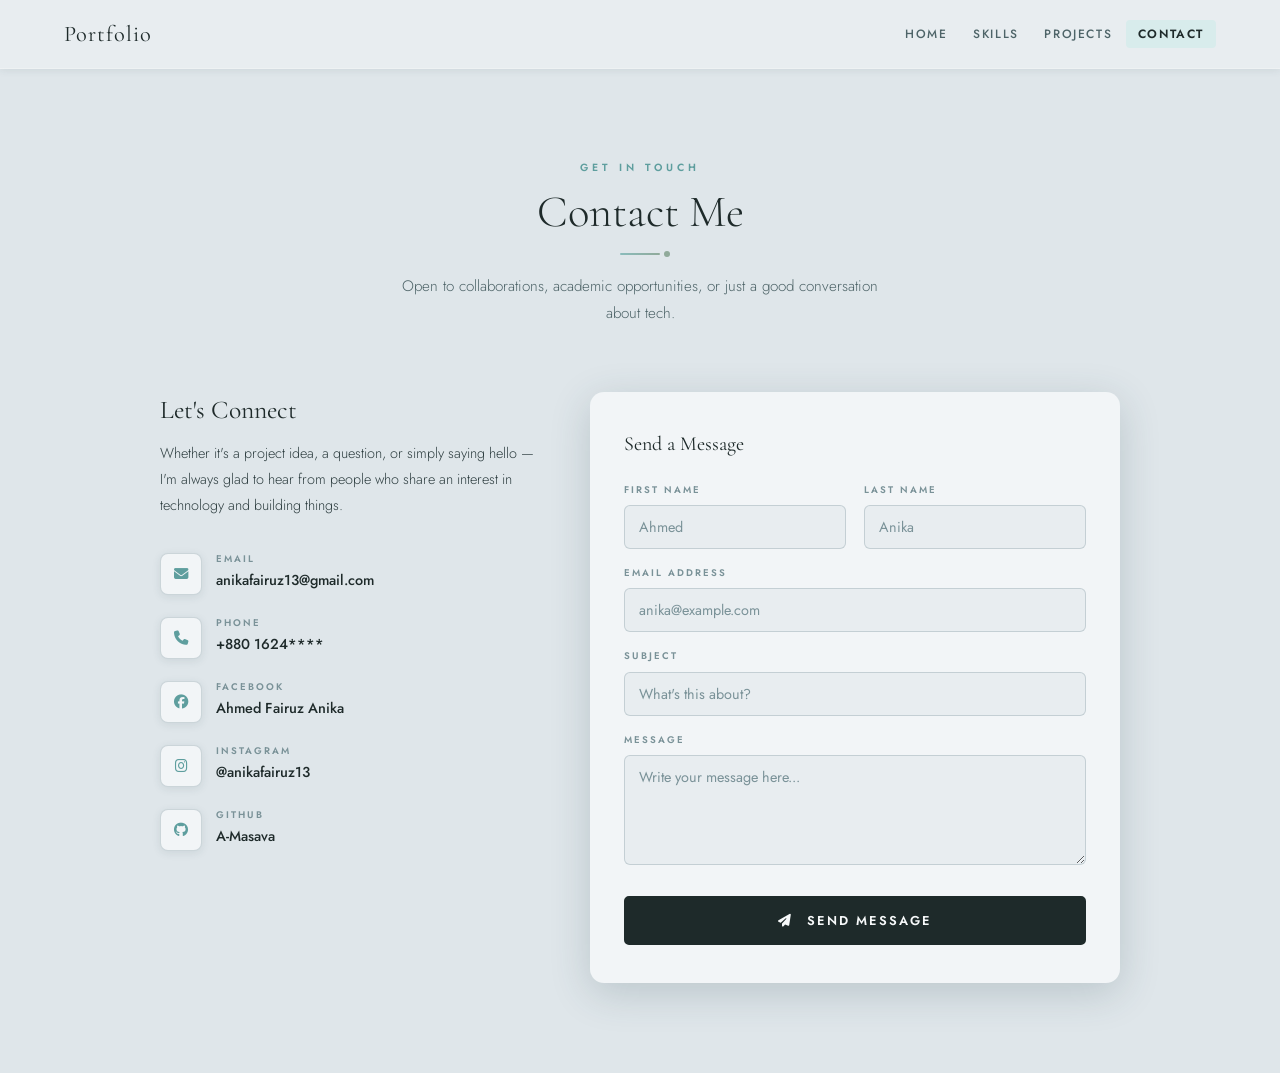
==== contact.html @ 2b06f498 "first commit" ====
<!DOCTYPE html>
<html lang="en">
<head>
    <meta charset="UTF-8">
    <meta name="viewport" content="width=device-width, initial-scale=1.0">
    <title>Contact | Ahmed Fairuz Anika</title>
    <link rel="stylesheet" href="style.css">
    <link rel="stylesheet" href="https://cdnjs.cloudflare.com/ajax/libs/font-awesome/6.4.0/css/all.min.css">
</head>
<body>

    <nav>
        <div class="logo">Portfolio</div>
        <ul>
            <li><a href="index.html">Home</a></li>
            <li><a href="skills.html">Skills</a></li>
            <li><a href="projects.html">Projects</a></li>
            <li><a href="contact.html" class="active">Contact</a></li>
        </ul>
    </nav>

    <section class="section section-alt">
        <div class="section-header">
            <span class="tag">Get In Touch</span>
            <h2>Contact Me</h2>
            <div class="divider"></div>
            <p class="contact-desc">
                Open to collaborations, academic opportunities, or just a good conversation about tech.
            </p>
        </div>

        <div class="contact-wrapper">

            <div class="contact-info">
                <h3>Let's Connect</h3>
                <p class="intro-text">Whether it's a project idea, a question, or simply saying hello — I'm always glad to hear from people who share an interest in technology and building things.</p>

                <div class="contact-item">
                    <div class="c-icon"><i class="fa-solid fa-envelope"></i></div>
                    <div class="c-detail">
                        <div class="c-label">Email</div>
                        <div class="c-val"><a href="mailto:anikafairuz13@gmail.com">anikafairuz13@gmail.com</a></div>
                    </div>
                </div>

                <div class="contact-item">
                    <div class="c-icon"><i class="fa-solid fa-phone"></i></div>
                    <div class="c-detail">
                        <div class="c-label">Phone</div>
                        <div class="c-val">+880 1624****</div>
                    </div>
                </div>

                <div class="contact-item">
                    <div class="c-icon"><i class="fab fa-facebook"></i></div>
                    <div class="c-detail">
                        <div class="c-label">Facebook</div>
                        <div class="c-val"><a href="https://www.facebook.com/share/1L8kbjSsyv/" target="_blank">Ahmed Fairuz Anika</a></div>
                    </div>
                </div>

                <div class="contact-item">
                    <div class="c-icon"><i class="fab fa-instagram"></i></div>
                    <div class="c-detail">
                        <div class="c-label">Instagram</div>
                        <div class="c-val"><a href="https://www.instagram.com/anikafairuz13" target="_blank">@anikafairuz13</a></div>
                    </div>
                </div>

                <div class="contact-item">
                    <div class="c-icon"><i class="fab fa-github"></i></div>
                    <div class="c-detail">
                        <div class="c-label">GitHub</div>
                        <div class="c-val"><a href="https://github.com/A-Masava" target="_blank">A-Masava</a></div>
                    </div>
                </div>
            </div>

            <div class="contact-form">
                <h3>Send a Message</h3>
                <div class="form-row">
                    <div class="form-group">
                        <label for="fname">First Name</label>
                        <input type="text" id="fname" placeholder="Ahmed">
                    </div>
                    <div class="form-group">
                        <label for="lname">Last Name</label>
                        <input type="text" id="lname" placeholder="Anika">
                    </div>
                </div>
                <div class="form-group">
                    <label for="email">Email Address</label>
                    <input type="email" id="email" placeholder="anika@example.com">
                </div>
                <div class="form-group">
                    <label for="subject">Subject</label>
                    <input type="text" id="subject" placeholder="What's this about?">
                </div>
                <div class="form-group">
                    <label for="message">Message</label>
                    <textarea id="message" placeholder="Write your message here..."></textarea>
                </div>
                <button type="button" class="form-submit">
                    <i class="fas fa-paper-plane"></i> Send Message
                </button>
            </div>

        </div>
    </section>

</body>
</html>
---- style.css ----
@import url('https://fonts.googleapis.com/css2?family=Cormorant+Garamond:ital,wght@0,300;0,400;0,600;1,300;1,400&family=Jost:wght@300;400;500;600&display=swap');

* {
    margin: 0;
    padding: 0;
    box-sizing: border-box;
}

:root {
    --bg:            #e8edf0;
    --bg-2:          #dfe6ea;
    --bg-3:          #d6dfe4;
    --surface:       #edf1f4;
    --surface-2:     #f2f5f7;
    --surface-3:     #f7f9fa;
    --main-color:    #4a8a8a;
    --accent:        #5e9e9e;
    --accent-light:  #8abcbc;
    --btn-hover:     #b4d4d4;
    --card-bg-light: #d8ecec;
    --slate:         #6a8090;
    --slate-mid:     #96aab8;
    --slate-light:   #c0d0da;
    --slate-pale:    #dce8f0;
    --green:         #6a8a78;
    --green2:        #90aa9a;
    --green-light:   #b8ceC2;
    --green-bg:      #daeae0;
    --text:          #1e2a2a;
    --text-2:        #2e3e40;
    --text-soft:     #4e6468;
    --text-muted:    #7a9298;
    --border-color:  rgba(80,110,120,0.14);
    --border-mid:    rgba(80,110,120,0.24);
    --shadow-sm:     0 2px 8px rgba(40,70,80,0.1);
    --shadow-md:     0 4px 20px rgba(40,70,80,0.15);
    --shadow-lg:     0 10px 40px rgba(40,70,80,0.2);
}

html {
    scroll-behavior: smooth;
}

body {
    background: var(--bg);
    color: var(--text);
    font-family: 'Jost', sans-serif;
    font-size: 13px;
    line-height: 1.4;
    overflow-x: hidden;
}

nav {
    background: rgba(232,237,240,0.93);
    backdrop-filter: blur(20px);
    padding: 0 5%;
    display: flex;
    justify-content: space-between;
    align-items: center;
    border-bottom: 1px solid var(--border);
    position: sticky;
    top: 0;
    z-index: 200;
    height: 68px;
    box-shadow: 0 1px 0 rgba(255,255,255,0.6), var(--shadow-sm);
}

.logo {
    font-family: 'Cormorant Garamond', serif;
    font-size: 1.4rem;
    font-weight: 400;
    color: var(--text);
    letter-spacing: 1px;
}

.logo span {
    color: var(--accent);
    font-style: italic;
}

nav ul {
    list-style: none;
    display: flex;
    gap: 1.6px;
    flex-wrap: wrap;
}

nav a {
    text-decoration: none;
    color: var(--text-soft);
    font-size: 0.75rem;
    font-weight: 500;
    letter-spacing: 1.6px;
    text-transform: uppercase;
    padding: 5px 12px;
    border-radius: 4px;
    transition: all 0.22s ease;
    font-family: inherit;
}

nav a:hover {
    color: var(--text);
    background: var(--bg-3);
}

nav a.active {
    color: var(--text);
    background: var(--card-bg-light);
    font-weight: 600;
}

.home {
    min-height: calc(100vh - 64px);
    display: flex;
    align-items: center;
    padding: 70px 6%;
    position: relative;
    z-index: 1;
    overflow: hidden;
    background: linear-gradient(145deg, var(--surface-3) 0%, var(--bg) 50%, var(--bg-2) 100%);
}

.home::before {
    content: '';
    position: absolute;
    top: -120px;
    right: -80px;
    width: 520px;
    height: 520px;
    background: radial-gradient(circle, var(--card-bg-light) 0%, transparent 65%);
    pointer-events: none;
    z-index: 0;
}

.home::after {
    content: '';
    position: absolute;
    bottom: -100px;
    left: 0;
    width: 420px;
    height: 420px;
    background: radial-gradient(circle, var(--green-bg) 0%, transparent 65%);
    pointer-events: none;
    z-index: 0;
}

.home-bg-letter {
    position: absolute;
    right: -20px;
    top: 50%;
    transform: translateY(-50%);
    font-family: 'Cormorant Garamond', serif;
    font-size: 36vw;
    font-weight: 300;
    color: var(--bg-3);
    opacity: 0.7;
    pointer-events: none;
    line-height: 1;
    user-select: none;
    z-index: 0;
}

.home_p {
    width: 100%;
    display: flex;
    justify-content: space-between;
    align-items: center;
    gap: 60px;
    flex-wrap: wrap;
    position: relative;
    z-index: 1;
}

.home_t {
    max-width: 54%;
}

.home_tag {
    display: inline-block;
    font-size: 0.65rem;
    letter-spacing: 3px;
    text-transform: uppercase;
    color: var(--accent);
    border: 1px solid var(--border-mid);
    background: rgba(255,255,255,0.5);
    padding: 6px 18px;
    border-radius: 3px;
    margin-bottom: 24px;
    font-weight: 600;
}

.home_t h1 {
    font-family: 'Cormorant Garamond', serif;
    font-size: 4.2rem;
    line-height: 1.06;
    color: var(--text);
    margin-bottom: 8px;
    font-weight: 300;
    letter-spacing: 0;
}

.home_t h1 .name-block {
    display: block;
    color: var(--accent);
    font-style: italic;
    font-weight: 400;
    margin-top: 4px;
}

.home_t .subtitle {
    font-size: 0.72rem;
    color: var(--text-soft);
    font-weight: 500;
    letter-spacing: 3px;
    text-transform: uppercase;
    margin-bottom: 18px;
    margin-top: 18px;
}

.home_t p {
    color: var(--text-2);
    font-size: 1rem;
    max-width: 460px;
    margin-bottom: 38px;
    line-height: 1.8;
    font-weight: 300;
}

.btn {
    display: inline-block;
    padding: 12px 30px;
    background: var(--text);
    color: var(--surface-3);
    font-weight: 500;
    font-size: 0.72rem;
    text-decoration: none;
    border-radius: 3px;
    transition: all 0.24s ease;
    border: 2px solid var(--text);
    letter-spacing: 2px;
    text-transform: uppercase;
    font-family: inherit;
}

.btn:hover {
    background: var(--main-color);
    border-color: var(--main-color);
    transform: translateY(-2px);
    box-shadow: var(--shadow-md);
}

.btn-outline {
    background: transparent;
    color: var(--text-soft);
    border: 2px solid var(--border-mid);
    margin-left: 12px;
}

.btn-outline:hover {
    border-color: var(--slate-mid);
    color: var(--text);
    background: var(--slate-pale);
    transform: translateY(-2px);
}

.home_img {
    width: 300px;
    height: 300px;
    border-radius: 12px;
    overflow: hidden;
    border: 1px solid var(--slate-light);
    box-shadow: 8px 8px 0 var(--card-bg-light), 16px 16px 0 var(--green-bg), var(--shadow-lg);
    flex-shrink: 0;
    position: relative;
    z-index: 1;
    background: var(--bg-2);
}

.home_img img {
    width: 100%;
    height: 100%;
    display: block;
    object-fit: cover;
}

.section {
    padding: 90px 6%;
    position: relative;
    z-index: 1;
}

.section-alt {
    background: var(--bg-2);
}

.section-header {
    text-align: center;
    margin-bottom: 64px;
}

.section-header .tag {
    display: inline-block;
    font-size: 0.65rem;
    letter-spacing: 4px;
    text-transform: uppercase;
    color: var(--accent);
    margin-bottom: 12px;
    font-weight: 600;
}

.section-header h2 {
    font-family: 'Cormorant Garamond', serif;
    font-size: 2.8rem;
    font-weight: 300;
    color: var(--text);
    letter-spacing: 0;
    line-height: 1.1;
}

.divider {
    width: 40px;
    height: 2px;
    background: linear-gradient(90deg, var(--accent-light), var(--green2));
    margin: 16px auto 0;
    border-radius: 2px;
    position: relative;
}

.divider::after {
    content: '';
    position: absolute;
    right: -10px;
    top: 50%;
    transform: translateY(-50%);
    width: 6px;
    height: 6px;
    background: var(--green2);
    border-radius: 50%;
}

.section-header p {
    font-family: inherit;
}

.about-grid {
    display: grid;
    grid-template-columns: 1fr 1fr;
    gap: 70px;
    align-items: start;
    max-width: 960px;
    margin: 0 auto;
}

.about-text .lead {
    font-family: 'Cormorant Garamond', serif;
    font-size: 1.3rem;
    font-weight: 400;
    color: var(--text);
    margin-bottom: 18px;
    line-height: 1.6;
    font-style: italic;
}

.about-text p {
    color: var(--text-2);
    margin-bottom: 16px;
    font-size: 0.95rem;
    line-height: 1.9;
    font-weight: 300;
}

.about-text p strong {
    color: var(--text);
    font-weight: 600;
    background: var(--card-bg-light);
    padding: 1px 7px;
    border-radius: 3px;
}

.about-text p:last-child {
    margin-bottom: 0;
}

.about-stats {
    display: grid;
    grid-template-columns: 1fr 1fr;
    gap: 14px;
}

.stat-box {
    background: var(--surface-2);
    border: 1px solid var(--border);
    border-radius: 10px;
    padding: 28px 20px;
    text-align: center;
    transition: all 0.28s ease;
    position: relative;
    overflow: hidden;
    box-shadow: var(--shadow-sm);
}

.stat-box:hover {
    border-color: var(--btn-hover);
    transform: translateY(-4px);
    box-shadow: var(--shadow-md);
    background: var(--card-bg-light);
}

.stat-box .num {
    font-family: 'Cormorant Garamond', serif;
    font-size: 2.1rem;
    font-weight: 400;
    color: var(--accent);
    display: block;
}

.stat-box .lbl {
    font-size: 0.6rem;
    color: var(--text-muted);
    letter-spacing: 2px;
    margin-top: 6px;
    text-transform: uppercase;
    font-weight: 600;
}

.skills-grid {
    display: grid;
    grid-template-columns: repeat(auto-fit, minmax(260px, 1fr));
    gap: 16px;
    max-width: 960px;
    margin: 0 auto;
}

.skill-card {
    background: var(--surface-2);
    border: 1px solid var(--border);
    border-radius: 10px;
    padding: 28px 24px;
    transition: all 0.26s ease;
    position: relative;
    overflow: hidden;
    box-shadow: var(--shadow-sm);
}

.skill-card::before {
    content: '';
    position: absolute;
    left: 0;
    top: 0;
    bottom: 0;
    width: 3px;
    background: var(--accent-light);
    border-radius: 3px 0 0 3px;
}

.skill-card:hover {
    border-color: var(--btn-hover);
    transform: translateY(-4px);
    box-shadow: var(--shadow-md);
}

.skill-card h3 {
    font-size: 0.95rem;
    font-weight: 600;
    color: var(--text);
    margin-bottom: 10px;
    letter-spacing: 0;
}

.skill-card p {
    font-size: 0.85rem;
    color: var(--text-soft);
    line-height: 1.7;
    font-weight: 300;
}

.skill-level {
    display: inline-block;
    margin-top: 16px;
    font-size: 0.6rem;
    letter-spacing: 2px;
    text-transform: uppercase;
    color: var(--main-color);
    background: var(--card-bg-light);
    padding: 4px 14px;
    border-radius: 3px;
    font-weight: 600;
}

.projects-grid {
    display: grid;
    grid-template-columns: repeat(auto-fit, minmax(300px, 1fr));
    gap: 20px;
    max-width: 1040px;
    margin: 0 auto;
}

.project-card {
    background: var(--surface-2);
    border: 1px solid var(--border);
    border-radius: 12px;
    padding: 32px 28px;
    transition: all 0.26s ease;
    display: flex;
    flex-direction: column;
    position: relative;
    overflow: hidden;
    box-shadow: var(--shadow-sm);
}

.project-card:hover {
    border-color: var(--accent-light);
    border-top: 3px solid var(--accent);
    transform: translateY(-5px);
    box-shadow: var(--shadow-lg);
}

.project-badge {
    display: inline-block;
    font-size: 0.6rem;
    letter-spacing: 2px;
    text-transform: uppercase;
    color: var(--main-color);
    background: var(--card-bg-light);
    border: 1px solid rgba(90,158,158,0.2);
    padding: 4px 14px;
    border-radius: 3px;
    margin-bottom: 18px;
    align-self: flex-start;
    font-weight: 600;
}

.project-card h3 {
    font-family: 'Cormorant Garamond', serif;
    font-size: 1.3rem;
    font-weight: 400;
    color: var(--text);
    margin-bottom: 12px;
}

.project-card p {
    font-size: 0.87rem;
    color: var(--text-2);
    flex: 1;
    margin-bottom: 22px;
    line-height: 1.8;
    font-weight: 300;
}

.project-tech {
    display: flex;
    flex-wrap: wrap;
    gap: 7px;
    margin-bottom: 22px;
}

.tech-tag {
    font-size: 0.65rem;
    padding: 4px 12px;
    background: var(--slate-pale);
    border: 1px solid var(--border);
    border-radius: 3px;
    color: var(--slate);
    font-weight: 500;
    letter-spacing: 0;
}

.project-links {
    display: flex;
    gap: 10px;
    flex-wrap: wrap;
}

.project-link {
    display: inline-flex;
    align-items: center;
    gap: 6px;
    font-size: 0.65rem;
    font-weight: 600;
    text-decoration: none;
    color: var(--text-soft);
    border: 1px solid var(--border-mid);
    padding: 7px 16px;
    border-radius: 4px;
    transition: all 0.22s ease;
    cursor: pointer;
    background: none;
    font-family: inherit;
    letter-spacing: 1px;
    text-transform: uppercase;
}

.project-link:hover {
    background: var(--card-bg-light);
    color: var(--text);
    border-color: var(--btn-hover);
    box-shadow: var(--shadow-sm);
}

.github-reveal {
    margin-top: 14px;
    background: var(--card-bg-light);
    border: 1px solid rgba(90,158,158,0.2);
    border-radius: 8px;
    padding: 14px 16px;
    display: none;
    animation: fadeSlide 0.2s ease;
}

.github-reveal.open {
    display: block;
}

@keyframes fadeSlide {
    from { opacity: 0; transform: translateY(-5px); }
    to   { opacity: 1; transform: translateY(0); }
}

.github-reveal a {
    color: var(--main-color);
    font-size: 0.84rem;
    text-decoration: none;
    word-break: break-all;
    font-weight: 600;
}

.github-reveal a:hover {
    color: var(--text);
    text-decoration: underline;
}

.github-reveal .gh-note {
    font-size: 0.75rem;
    color: var(--text-muted);
    margin-top: 6px;
}

.contact-wrapper {
    display: grid;
    grid-template-columns: 1fr 1.4fr;
    gap: 52px;
    max-width: 960px;
    margin: 0 auto;
    align-items: start;
}

.contact-info h3 {
    font-family: 'Cormorant Garamond', serif;
    font-size: 1.6rem;
    font-weight: 400;
    color: var(--text);
    margin-bottom: 14px;
}

.contact-info .intro-text {
    color: var(--text-2);
    font-size: 0.9rem;
    margin-bottom: 34px;
    line-height: 1.8;
    font-weight: 300;
}

.contact-item {
    display: flex;
    align-items: flex-start;
    gap: 14px;
    margin-bottom: 22px;
}

.c-icon {
    width: 42px;
    height: 42px;
    background: var(--surface-2);
    border: 1px solid var(--border-mid);
    border-radius: 8px;
    display: flex;
    align-items: center;
    justify-content: center;
    color: var(--accent);
    font-size: 0.9rem;
    flex-shrink: 0;
    transition: all 0.24s;
    box-shadow: var(--shadow-sm);
}

.contact-item:hover .c-icon {
    background: var(--card-bg-light);
    color: var(--text);
    border-color: var(--accent-light);
    transform: rotate(-6deg) scale(1.08);
    box-shadow: var(--shadow-md);
}

.c-detail .c-label {
    font-size: 0.6rem;
    letter-spacing: 2px;
    text-transform: uppercase;
    color: var(--text-muted);
    margin-bottom: 3px;
    font-weight: 600;
}

.c-detail .c-val {
    font-size: 0.9rem;
    color: var(--text);
    font-weight: 500;
}

.c-detail .c-val a {
    color: var(--text);
    text-decoration: none;
    transition: color 0.2s;
}

.c-detail .c-val a:hover {
    color: var(--accent);
    text-decoration: underline;
}

.contact-form {
    background: var(--surface-2);
    border: 1px solid var(--border);
    border-radius: 14px;
    padding: 38px 34px;
    box-shadow: var(--shadow-lg);
}

.contact-form h3 {
    font-family: 'Cormorant Garamond', serif;
    font-size: 1.25rem;
    font-weight: 400;
    color: var(--text);
    margin-bottom: 26px;
    letter-spacing: 0;
}

.form-group {
    margin-bottom: 18px;
}

.form-row {
    display: grid;
    grid-template-columns: 1fr 1fr;
    gap: 18px;
}

.form-group label {
    display: block;
    font-size: 0.6rem;
    letter-spacing: 2px;
    text-transform: uppercase;
    color: var(--text-muted);
    margin-bottom: 8px;
    font-weight: 600;
    font-family: inherit;
}

.form-group input, .form-group textarea {
    width: 100%;
    background: var(--bg);
    border: 1px solid var(--border-mid);
    border-radius: 6px;
    padding: 11px 14px;
    color: var(--text);
    font-family: inherit;
    font-size: 0.9rem;
    transition: border-color 0.24s, box-shadow 0.24s;
    outline: none;
}

.form-group input:focus, .form-group textarea:focus {
    border-color: var(--accent);
    box-shadow: 0 0 0 4px rgba(94,158,158,0.14);
    background: var(--surface-3);
}

.form-group textarea {
    resize: vertical;
    min-height: 110px;
}

.form-group input::placeholder, .form-group textarea::placeholder {
    color: var(--text-muted);
}

.form-submit {
    width: 100%;
    padding: 13px;
    background: var(--text);
    color: var(--surface-3);
    border: 2px solid var(--text);
    border-radius: 5px;
    font-family: inherit;
    font-size: 0.8rem;
    font-weight: 600;
    cursor: pointer;
    transition: all 0.24s ease;
    letter-spacing: 2px;
    margin-top: 8px;
    text-transform: uppercase;
}

.form-submit:hover {
    background: var(--main-color);
    border-color: var(--main-color);
    transform: translateY(-2px);
    box-shadow: var(--shadow-md);
}

#form-success {
    display: none;
    color: var(--main-color);
    border: 1px solid rgba(94,158,158,0.28);
    background: var(--card-bg-light);
    border-radius: 6px;
    padding: 10px;
    margin-top: 14px;
    text-align: center;
    font-size: 0.86rem;
    font-weight: 600;
    letter-spacing: 0;
}

.contact-desc {
    color: var(--text-soft);
    margin-top: 18px;
    font-size: 0.95rem;
    max-width: 480px;
    margin-left: auto;
    margin-right: auto;
    line-height: 1.8;
    text-align: center;
    font-weight: 300;
}

.section-desc {
    color: var(--text-soft);
    margin-top: 18px;
    font-size: 0.95rem;
    max-width: 520px;
    margin-left: auto;
    margin-right: auto;
    line-height: 1.8;
    text-align: center;
    font-weight: 300;
}

.category-label {
    font-size: 0.65rem;
    font-weight: 600;
    letter-spacing: 4px;
    text-transform: uppercase;
    color: var(--accent);
    text-align: center;
    margin-bottom: 26px;
}

.skills-block {
    margin-bottom: 60px;
}

.projects-note {
    text-align: center;
    margin-top: 44px;
    color: var(--text-muted);
    font-size: 0.8rem;
    letter-spacing: 0.8px;
    font-weight: 500;
}

.form-submit .fa-paper-plane {
    margin-right: 8px;
}

.projects-note i {
    margin-right: 7px;
    color: var(--accent-light);
}

@media (max-width: 900px) {
    .about-grid      { grid-template-columns: 1fr; gap: 48px; }
    .contact-wrapper { grid-template-columns: 1fr; }
}

@media (max-width: 768px) {
    .home_p            { flex-direction: column-reverse; gap: 40px; text-align: center; }
    .home_t            { max-width: 100%; }
    .home_t p          { margin: 0 auto 28px; }
    .home_img          { width: 230px; height: 230px; }
    .home_t h1         { font-size: 3.1rem; }
    .section           { padding: 65px 5%; }
    .section-header h2 { font-size: 2.2rem; }
    .about-stats       { grid-template-columns: 1fr 1fr; }
    .form-row          { grid-template-columns: 1fr; }
    nav ul             { gap: 1px; }
    nav a              { padding: 6px 10px; font-size: 0.67rem; letter-spacing: 1.3px; }
    .btn-outline       { margin-left: 0; margin-top: 10px; }
}

@media (max-width: 480px) {
    .home_t h1     { font-size: 2.4rem; }
    .home_img      { width: 190px; height: 190px; }
    .logo          { font-size: 1.15rem; }
    .projects-grid { grid-template-columns: 1fr; }
    .skills-grid   { grid-template-columns: 1fr; }
    .contact-form  { padding: 24px 18px; }
    nav            { padding: 0 4%; }
    .home          { padding: 50px 4%; }
    .section       { padding: 55px 4%; }
}
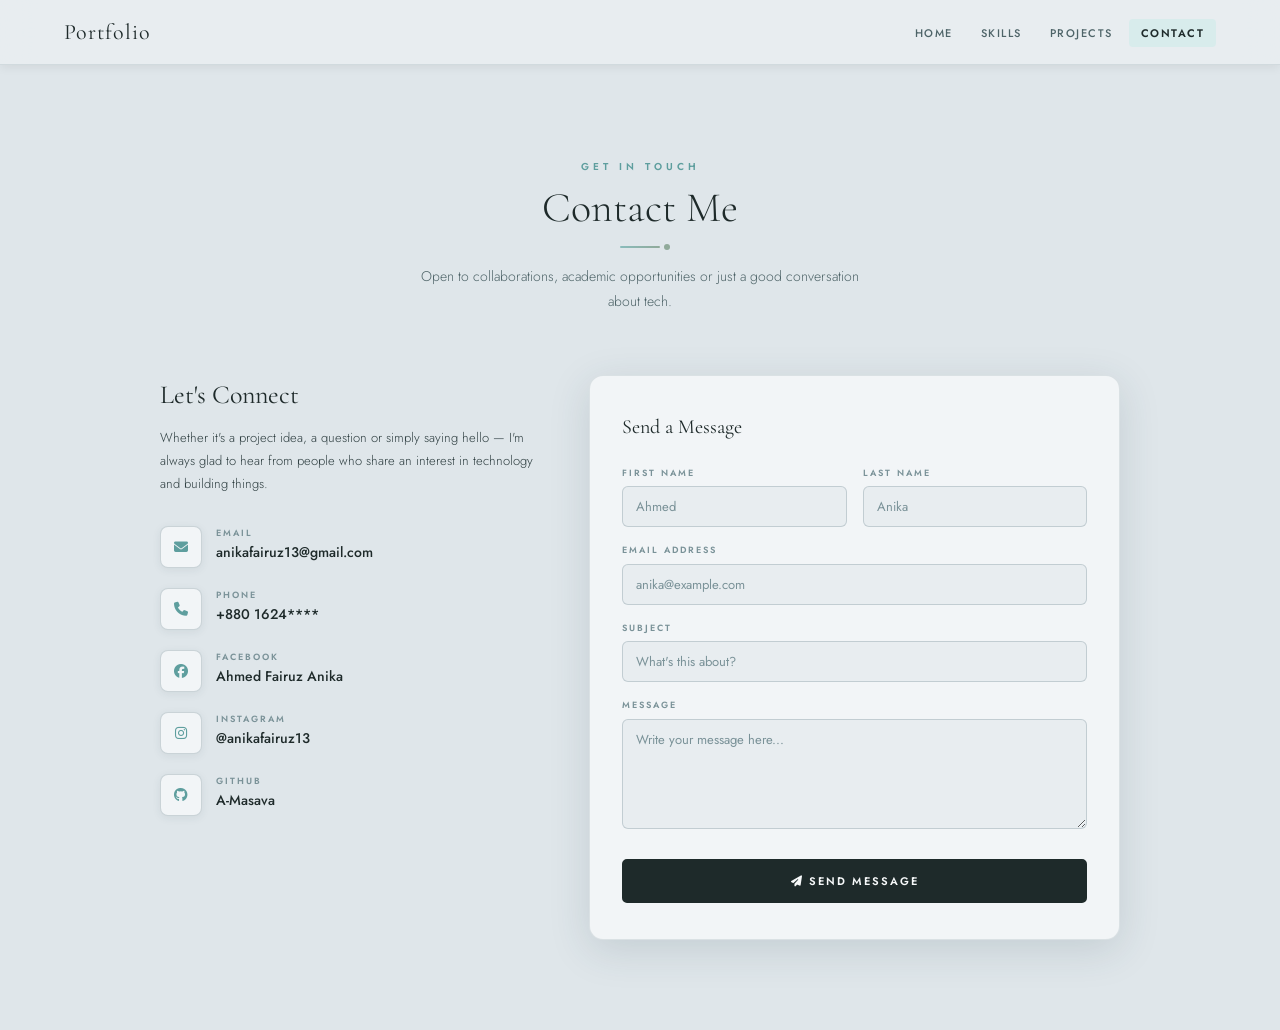
==== commit b75870b5: "changed" ====
--- a/contact.html
+++ b/contact.html
@@ -25,7 +25,7 @@
             <h2>Contact Me</h2>
             <div class="divider"></div>
             <p class="contact-desc">
-                Open to collaborations, academic opportunities, or just a good conversation about tech.
+                Open to collaborations, academic opportunities or just a good conversation about tech.
             </p>
         </div>
 
@@ -33,7 +33,7 @@
 
             <div class="contact-info">
                 <h3>Let's Connect</h3>
-                <p class="intro-text">Whether it's a project idea, a question, or simply saying hello — I'm always glad to hear from people who share an interest in technology and building things.</p>
+                <p class="intro-text">Whether it's a project idea, a question or simply saying hello — I'm always glad to hear from people who share an interest in technology and building things.</p>
 
                 <div class="contact-item">
                     <div class="c-icon"><i class="fa-solid fa-envelope"></i></div>
--- a/style.css
+++ b/style.css
@@ -7,52 +7,44 @@
 }
 
 :root {
-    --bg:            #e8edf0;
-    --bg-2:          #dfe6ea;
-    --bg-3:          #d6dfe4;
-    --surface:       #edf1f4;
-    --surface-2:     #f2f5f7;
-    --surface-3:     #f7f9fa;
-    --main-color:    #4a8a8a;
-    --accent:        #5e9e9e;
-    --accent-light:  #8abcbc;
-    --btn-hover:     #b4d4d4;
-    --card-bg-light: #d8ecec;
-    --slate:         #6a8090;
-    --slate-mid:     #96aab8;
-    --slate-light:   #c0d0da;
-    --slate-pale:    #dce8f0;
-    --green:         #6a8a78;
-    --green2:        #90aa9a;
-    --green-light:   #b8ceC2;
-    --green-bg:      #daeae0;
-    --text:          #1e2a2a;
-    --text-2:        #2e3e40;
-    --text-soft:     #4e6468;
-    --text-muted:    #7a9298;
-    --border-color:  rgba(80,110,120,0.14);
-    --border-mid:    rgba(80,110,120,0.24);
-    --shadow-sm:     0 2px 8px rgba(40,70,80,0.1);
-    --shadow-md:     0 4px 20px rgba(40,70,80,0.15);
-    --shadow-lg:     0 10px 40px rgba(40,70,80,0.2);
+    --bg: #e8edf0;
+    --bg2: #dfe6ea;
+    --surface: #f2f5f7;
+    --surface2: #f7f9fa;
+    --primary: #5e9e9e;
+    --primary-dark: #4a8a8a;
+    --primary-light: #8abcbc;
+    --primary-bg: #d8ecec;
+    --hover-bg: #b4d4d4;
+    --slate: #6a8090;
+    --slate-light: #c0d0da;
+    --slate-pale: #dce8f0;
+    --green-bg: #daeae0;
+    --text-main: #1e2a2a;
+    --text-dark: #2e3e40;
+    --text-gray: #4e6468;
+    --text-light: #7a9298;
+    --border: rgba(80, 110, 120, 0.15);
+    --border-dark: rgba(80, 110, 120, 0.25);
 }
 
 html {
     scroll-behavior: smooth;
+    font-size: 14px;
 }
 
 body {
-    background: var(--bg);
-    color: var(--text);
+    background-color: var(--bg);
+    color: var(--text-main);
     font-family: 'Jost', sans-serif;
-    font-size: 13px;
-    line-height: 1.4;
+    line-height: 1.5;
     overflow-x: hidden;
 }
 
+/* NAV */
 nav {
-    background: rgba(232,237,240,0.93);
-    backdrop-filter: blur(20px);
+    background: rgba(232, 237, 240, 0.92);
+    backdrop-filter: blur(16px);
     padding: 0 5%;
     display: flex;
     justify-content: space-between;
@@ -60,220 +52,217 @@
     border-bottom: 1px solid var(--border);
     position: sticky;
     top: 0;
-    z-index: 200;
-    height: 68px;
-    box-shadow: 0 1px 0 rgba(255,255,255,0.6), var(--shadow-sm);
+    z-index: 100;
+    height: 65px;
+    box-shadow: 0 2px 10px rgba(0,0,0,0.07);
 }
 
 .logo {
     font-family: 'Cormorant Garamond', serif;
-    font-size: 1.4rem;
+    font-size: 22px;
     font-weight: 400;
-    color: var(--text);
+    color: var(--text-main);
     letter-spacing: 1px;
 }
 
 .logo span {
-    color: var(--accent);
+    color: var(--primary);
     font-style: italic;
 }
 
 nav ul {
     list-style: none;
     display: flex;
-    gap: 1.6px;
-    flex-wrap: wrap;
+    gap: 4px;
 }
 
 nav a {
     text-decoration: none;
-    color: var(--text-soft);
-    font-size: 0.75rem;
+    color: var(--text-gray);
+    font-size: 11px;
     font-weight: 500;
-    letter-spacing: 1.6px;
-    text-transform: uppercase;
-    padding: 5px 12px;
+    letter-spacing: 1.5px;
+    text-transform: uppercase;
+    padding: 6px 12px;
     border-radius: 4px;
-    transition: all 0.22s ease;
-    font-family: inherit;
+    transition: all 0.2s;
 }
 
 nav a:hover {
-    color: var(--text);
-    background: var(--bg-3);
+    color: var(--text-main);
+    background: var(--bg2);
 }
 
 nav a.active {
-    color: var(--text);
-    background: var(--card-bg-light);
-    font-weight: 600;
-}
-
+    color: var(--text-main);
+    background: var(--primary-bg);
+    font-weight: 600;
+}
+
+/* HOME */
 .home {
-    min-height: calc(100vh - 64px);
+    min-height: calc(100vh - 65px);
     display: flex;
     align-items: center;
-    padding: 70px 6%;
+    padding: 60px 6%;
     position: relative;
-    z-index: 1;
     overflow: hidden;
-    background: linear-gradient(145deg, var(--surface-3) 0%, var(--bg) 50%, var(--bg-2) 100%);
+    background: linear-gradient(140deg, var(--surface2) 0%, var(--bg) 55%, var(--bg2) 100%);
 }
 
 .home::before {
     content: '';
     position: absolute;
-    top: -120px;
-    right: -80px;
-    width: 520px;
-    height: 520px;
-    background: radial-gradient(circle, var(--card-bg-light) 0%, transparent 65%);
+    top: -100px;
+    right: -60px;
+    width: 500px;
+    height: 500px;
+    background: radial-gradient(circle, var(--primary-bg) 0%, transparent 60%);
     pointer-events: none;
-    z-index: 0;
 }
 
 .home::after {
     content: '';
     position: absolute;
-    bottom: -100px;
+    bottom: -80px;
     left: 0;
-    width: 420px;
-    height: 420px;
-    background: radial-gradient(circle, var(--green-bg) 0%, transparent 65%);
+    width: 400px;
+    height: 400px;
+    background: radial-gradient(circle, var(--green-bg) 0%, transparent 60%);
     pointer-events: none;
-    z-index: 0;
 }
 
 .home-bg-letter {
     position: absolute;
-    right: -20px;
+    right: -10px;
     top: 50%;
     transform: translateY(-50%);
     font-family: 'Cormorant Garamond', serif;
-    font-size: 36vw;
-    font-weight: 300;
-    color: var(--bg-3);
-    opacity: 0.7;
+    font-size: 320px;
+    font-weight: 300;
+    color: var(--bg2);
+    opacity: 0.6;
     pointer-events: none;
     line-height: 1;
     user-select: none;
-    z-index: 0;
 }
 
 .home_p {
     width: 100%;
     display: flex;
-    justify-content: space-between;
+    justify-content: flex-start;
     align-items: center;
-    gap: 60px;
-    flex-wrap: wrap;
+    gap: 50px;
     position: relative;
     z-index: 1;
+    max-width: 900px;
+    margin: 0 auto;
 }
 
 .home_t {
-    max-width: 54%;
+    max-width: 540px;
+    flex: 1;
+    min-width: 0;
 }
 
 .home_tag {
     display: inline-block;
-    font-size: 0.65rem;
+    font-size: 10px;
     letter-spacing: 3px;
     text-transform: uppercase;
-    color: var(--accent);
-    border: 1px solid var(--border-mid);
-    background: rgba(255,255,255,0.5);
-    padding: 6px 18px;
+    color: var(--primary);
+    border: 1px solid var(--border-dark);
+    background: rgba(255, 255, 255, 0.5);
+    padding: 6px 16px;
     border-radius: 3px;
-    margin-bottom: 24px;
+    margin-bottom: 20px;
     font-weight: 600;
 }
 
 .home_t h1 {
     font-family: 'Cormorant Garamond', serif;
-    font-size: 4.2rem;
-    line-height: 1.06;
-    color: var(--text);
+    font-size: 58px;
+    line-height: 1.08;
+    color: var(--text-main);
     margin-bottom: 8px;
     font-weight: 300;
-    letter-spacing: 0;
 }
 
 .home_t h1 .name-block {
     display: block;
-    color: var(--accent);
+    color: var(--primary);
     font-style: italic;
     font-weight: 400;
     margin-top: 4px;
 }
 
 .home_t .subtitle {
-    font-size: 0.72rem;
-    color: var(--text-soft);
+    font-size: 11px;
+    color: var(--text-gray);
     font-weight: 500;
-    letter-spacing: 3px;
-    text-transform: uppercase;
-    margin-bottom: 18px;
-    margin-top: 18px;
+    letter-spacing: 2.5px;
+    text-transform: uppercase;
+    margin-top: 16px;
+    margin-bottom: 16px;
 }
 
 .home_t p {
-    color: var(--text-2);
-    font-size: 1rem;
-    max-width: 460px;
-    margin-bottom: 38px;
+    color: var(--text-dark);
+    font-size: 14px;
+    max-width: 420px;
+    margin-bottom: 32px;
     line-height: 1.8;
     font-weight: 300;
 }
 
 .btn {
     display: inline-block;
-    padding: 12px 30px;
-    background: var(--text);
-    color: var(--surface-3);
+    padding: 11px 28px;
+    background: var(--text-main);
+    color: #f7f9fa;
     font-weight: 500;
-    font-size: 0.72rem;
+    font-size: 11px;
     text-decoration: none;
     border-radius: 3px;
-    transition: all 0.24s ease;
-    border: 2px solid var(--text);
+    transition: all 0.2s;
+    border: 2px solid var(--text-main);
     letter-spacing: 2px;
     text-transform: uppercase;
     font-family: inherit;
 }
 
 .btn:hover {
-    background: var(--main-color);
-    border-color: var(--main-color);
+    background: var(--primary-dark);
+    border-color: var(--primary-dark);
     transform: translateY(-2px);
-    box-shadow: var(--shadow-md);
+    box-shadow: 0 6px 20px rgba(40, 70, 80, 0.18);
 }
 
 .btn-outline {
     background: transparent;
-    color: var(--text-soft);
-    border: 2px solid var(--border-mid);
-    margin-left: 12px;
+    color: var(--text-gray);
+    border: 2px solid var(--border-dark);
+    margin-left: 10px;
 }
 
 .btn-outline:hover {
-    border-color: var(--slate-mid);
-    color: var(--text);
+    border-color: #96aab8;
+    color: var(--text-main);
     background: var(--slate-pale);
     transform: translateY(-2px);
 }
 
 .home_img {
-    width: 300px;
-    height: 300px;
+    width: 280px;
+    height: 280px;
     border-radius: 12px;
     overflow: hidden;
     border: 1px solid var(--slate-light);
-    box-shadow: 8px 8px 0 var(--card-bg-light), 16px 16px 0 var(--green-bg), var(--shadow-lg);
+    box-shadow: 8px 8px 0 var(--primary-bg), 16px 16px 0 var(--green-bg), 0 15px 40px rgba(40,70,80,0.2);
     flex-shrink: 0;
     position: relative;
     z-index: 1;
-    background: var(--bg-2);
+    background: var(--bg2);
 }
 
 .home_img img {
@@ -283,45 +272,43 @@
     object-fit: cover;
 }
 
+/* SECTIONS */
 .section {
     padding: 90px 6%;
-    position: relative;
-    z-index: 1;
 }
 
 .section-alt {
-    background: var(--bg-2);
+    background-color: var(--bg2);
 }
 
 .section-header {
     text-align: center;
-    margin-bottom: 64px;
+    margin-bottom: 60px;
 }
 
 .section-header .tag {
     display: inline-block;
-    font-size: 0.65rem;
+    font-size: 10px;
     letter-spacing: 4px;
     text-transform: uppercase;
-    color: var(--accent);
-    margin-bottom: 12px;
+    color: var(--primary);
+    margin-bottom: 10px;
     font-weight: 600;
 }
 
 .section-header h2 {
     font-family: 'Cormorant Garamond', serif;
-    font-size: 2.8rem;
-    font-weight: 300;
-    color: var(--text);
-    letter-spacing: 0;
-    line-height: 1.1;
+    font-size: 42px;
+    font-weight: 300;
+    color: var(--text-main);
+    line-height: 1.15;
 }
 
 .divider {
     width: 40px;
     height: 2px;
-    background: linear-gradient(90deg, var(--accent-light), var(--green2));
-    margin: 16px auto 0;
+    background: linear-gradient(90deg, var(--primary-light), #90aa9a);
+    margin: 14px auto 0;
     border-radius: 2px;
     position: relative;
 }
@@ -334,14 +321,23 @@
     transform: translateY(-50%);
     width: 6px;
     height: 6px;
-    background: var(--green2);
+    background: #90aa9a;
     border-radius: 50%;
 }
 
-.section-header p {
-    font-family: inherit;
-}
-
+.section-desc {
+    color: var(--text-gray);
+    margin-top: 16px;
+    font-size: 14px;
+    max-width: 500px;
+    margin-left: auto;
+    margin-right: auto;
+    line-height: 1.8;
+    text-align: center;
+    font-weight: 300;
+}
+
+/* ABOUT */
 .about-grid {
     display: grid;
     grid-template-columns: 1fr 1fr;
@@ -353,32 +349,28 @@
 
 .about-text .lead {
     font-family: 'Cormorant Garamond', serif;
-    font-size: 1.3rem;
+    font-size: 20px;
     font-weight: 400;
-    color: var(--text);
-    margin-bottom: 18px;
+    color: var(--text-main);
+    margin-bottom: 16px;
     line-height: 1.6;
     font-style: italic;
 }
 
 .about-text p {
-    color: var(--text-2);
-    margin-bottom: 16px;
-    font-size: 0.95rem;
+    color: var(--text-dark);
+    margin-bottom: 14px;
+    font-size: 13px;
     line-height: 1.9;
     font-weight: 300;
 }
 
 .about-text p strong {
-    color: var(--text);
-    font-weight: 600;
-    background: var(--card-bg-light);
-    padding: 1px 7px;
+    color: var(--text-main);
+    font-weight: 600;
+    background: var(--primary-bg);
+    padding: 1px 6px;
     border-radius: 3px;
-}
-
-.about-text p:last-child {
-    margin-bottom: 0;
 }
 
 .about-stats {
@@ -388,41 +380,40 @@
 }
 
 .stat-box {
-    background: var(--surface-2);
+    background: var(--surface);
     border: 1px solid var(--border);
     border-radius: 10px;
     padding: 28px 20px;
     text-align: center;
-    transition: all 0.28s ease;
-    position: relative;
-    overflow: hidden;
-    box-shadow: var(--shadow-sm);
+    transition: all 0.25s;
+    box-shadow: 0 2px 8px rgba(40,70,80,0.08);
 }
 
 .stat-box:hover {
-    border-color: var(--btn-hover);
+    border-color: var(--hover-bg);
     transform: translateY(-4px);
-    box-shadow: var(--shadow-md);
-    background: var(--card-bg-light);
+    box-shadow: 0 6px 20px rgba(40,70,80,0.13);
+    background: var(--primary-bg);
 }
 
 .stat-box .num {
     font-family: 'Cormorant Garamond', serif;
-    font-size: 2.1rem;
+    font-size: 34px;
     font-weight: 400;
-    color: var(--accent);
+    color: var(--primary);
     display: block;
 }
 
 .stat-box .lbl {
-    font-size: 0.6rem;
-    color: var(--text-muted);
+    font-size: 9px;
+    color: var(--text-light);
     letter-spacing: 2px;
     margin-top: 6px;
     text-transform: uppercase;
     font-weight: 600;
 }
 
+/* SKILLS */
 .skills-grid {
     display: grid;
     grid-template-columns: repeat(auto-fit, minmax(260px, 1fr));
@@ -432,14 +423,14 @@
 }
 
 .skill-card {
-    background: var(--surface-2);
+    background: var(--surface);
     border: 1px solid var(--border);
     border-radius: 10px;
-    padding: 28px 24px;
-    transition: all 0.26s ease;
+    padding: 26px 22px;
+    transition: all 0.25s;
     position: relative;
     overflow: hidden;
-    box-shadow: var(--shadow-sm);
+    box-shadow: 0 2px 8px rgba(40,70,80,0.08);
 }
 
 .skill-card::before {
@@ -449,44 +440,58 @@
     top: 0;
     bottom: 0;
     width: 3px;
-    background: var(--accent-light);
+    background: var(--primary-light);
     border-radius: 3px 0 0 3px;
 }
 
 .skill-card:hover {
-    border-color: var(--btn-hover);
+    border-color: var(--hover-bg);
     transform: translateY(-4px);
-    box-shadow: var(--shadow-md);
+    box-shadow: 0 8px 24px rgba(40,70,80,0.14);
 }
 
 .skill-card h3 {
-    font-size: 0.95rem;
-    font-weight: 600;
-    color: var(--text);
+    font-size: 14px;
+    font-weight: 600;
+    color: var(--text-main);
     margin-bottom: 10px;
-    letter-spacing: 0;
 }
 
 .skill-card p {
-    font-size: 0.85rem;
-    color: var(--text-soft);
+    font-size: 13px;
+    color: var(--text-gray);
     line-height: 1.7;
     font-weight: 300;
 }
 
 .skill-level {
     display: inline-block;
-    margin-top: 16px;
-    font-size: 0.6rem;
+    margin-top: 14px;
+    font-size: 9px;
     letter-spacing: 2px;
     text-transform: uppercase;
-    color: var(--main-color);
-    background: var(--card-bg-light);
-    padding: 4px 14px;
+    color: var(--primary-dark);
+    background: var(--primary-bg);
+    padding: 4px 12px;
     border-radius: 3px;
     font-weight: 600;
 }
 
+.skills-block {
+    margin-bottom: 55px;
+}
+
+.category-label {
+    font-size: 10px;
+    font-weight: 600;
+    letter-spacing: 4px;
+    text-transform: uppercase;
+    color: var(--primary);
+    text-align: center;
+    margin-bottom: 24px;
+}
+
+/* PROJECTS */
 .projects-grid {
     display: grid;
     grid-template-columns: repeat(auto-fit, minmax(300px, 1fr));
@@ -496,53 +501,51 @@
 }
 
 .project-card {
-    background: var(--surface-2);
+    background: var(--surface);
     border: 1px solid var(--border);
     border-radius: 12px;
-    padding: 32px 28px;
-    transition: all 0.26s ease;
+    padding: 30px 26px;
+    transition: all 0.25s;
     display: flex;
     flex-direction: column;
-    position: relative;
-    overflow: hidden;
-    box-shadow: var(--shadow-sm);
+    box-shadow: 0 2px 8px rgba(40,70,80,0.08);
 }
 
 .project-card:hover {
-    border-color: var(--accent-light);
-    border-top: 3px solid var(--accent);
+    border-color: var(--primary-light);
+    border-top: 3px solid var(--primary);
     transform: translateY(-5px);
-    box-shadow: var(--shadow-lg);
+    box-shadow: 0 12px 40px rgba(40,70,80,0.18);
 }
 
 .project-badge {
     display: inline-block;
-    font-size: 0.6rem;
+    font-size: 9px;
     letter-spacing: 2px;
     text-transform: uppercase;
-    color: var(--main-color);
-    background: var(--card-bg-light);
-    border: 1px solid rgba(90,158,158,0.2);
-    padding: 4px 14px;
+    color: var(--primary-dark);
+    background: var(--primary-bg);
+    border: 1px solid rgba(90, 158, 158, 0.2);
+    padding: 4px 12px;
     border-radius: 3px;
-    margin-bottom: 18px;
+    margin-bottom: 16px;
     align-self: flex-start;
     font-weight: 600;
 }
 
 .project-card h3 {
     font-family: 'Cormorant Garamond', serif;
-    font-size: 1.3rem;
+    font-size: 20px;
     font-weight: 400;
-    color: var(--text);
-    margin-bottom: 12px;
+    color: var(--text-main);
+    margin-bottom: 10px;
 }
 
 .project-card p {
-    font-size: 0.87rem;
-    color: var(--text-2);
+    font-size: 13px;
+    color: var(--text-dark);
     flex: 1;
-    margin-bottom: 22px;
+    margin-bottom: 20px;
     line-height: 1.8;
     font-weight: 300;
 }
@@ -551,18 +554,17 @@
     display: flex;
     flex-wrap: wrap;
     gap: 7px;
-    margin-bottom: 22px;
+    margin-bottom: 20px;
 }
 
 .tech-tag {
-    font-size: 0.65rem;
-    padding: 4px 12px;
+    font-size: 10px;
+    padding: 4px 10px;
     background: var(--slate-pale);
     border: 1px solid var(--border);
     border-radius: 3px;
     color: var(--slate);
     font-weight: 500;
-    letter-spacing: 0;
 }
 
 .project-links {
@@ -575,14 +577,14 @@
     display: inline-flex;
     align-items: center;
     gap: 6px;
-    font-size: 0.65rem;
+    font-size: 10px;
     font-weight: 600;
     text-decoration: none;
-    color: var(--text-soft);
-    border: 1px solid var(--border-mid);
-    padding: 7px 16px;
+    color: var(--text-gray);
+    border: 1px solid var(--border-dark);
+    padding: 7px 14px;
     border-radius: 4px;
-    transition: all 0.22s ease;
+    transition: all 0.2s;
     cursor: pointer;
     background: none;
     font-family: inherit;
@@ -591,16 +593,15 @@
 }
 
 .project-link:hover {
-    background: var(--card-bg-light);
-    color: var(--text);
-    border-color: var(--btn-hover);
-    box-shadow: var(--shadow-sm);
+    background: var(--primary-bg);
+    color: var(--text-main);
+    border-color: var(--hover-bg);
 }
 
 .github-reveal {
-    margin-top: 14px;
-    background: var(--card-bg-light);
-    border: 1px solid rgba(90,158,158,0.2);
+    margin-top: 12px;
+    background: var(--primary-bg);
+    border: 1px solid rgba(90, 158, 158, 0.2);
     border-radius: 8px;
     padding: 14px 16px;
     display: none;
@@ -617,28 +618,42 @@
 }
 
 .github-reveal a {
-    color: var(--main-color);
-    font-size: 0.84rem;
+    color: var(--primary-dark);
+    font-size: 13px;
     text-decoration: none;
     word-break: break-all;
     font-weight: 600;
 }
 
 .github-reveal a:hover {
-    color: var(--text);
+    color: var(--text-main);
     text-decoration: underline;
 }
 
 .github-reveal .gh-note {
-    font-size: 0.75rem;
-    color: var(--text-muted);
+    font-size: 12px;
+    color: var(--text-light);
     margin-top: 6px;
 }
 
+.projects-note {
+    text-align: center;
+    margin-top: 40px;
+    color: var(--text-light);
+    font-size: 12px;
+    font-weight: 500;
+}
+
+.projects-note i {
+    margin-right: 6px;
+    color: var(--primary-light);
+}
+
+/* CONTACT */
 .contact-wrapper {
     display: grid;
     grid-template-columns: 1fr 1.4fr;
-    gap: 52px;
+    gap: 50px;
     max-width: 960px;
     margin: 0 auto;
     align-items: start;
@@ -646,16 +661,16 @@
 
 .contact-info h3 {
     font-family: 'Cormorant Garamond', serif;
-    font-size: 1.6rem;
+    font-size: 26px;
     font-weight: 400;
-    color: var(--text);
-    margin-bottom: 14px;
+    color: var(--text-main);
+    margin-bottom: 12px;
 }
 
 .contact-info .intro-text {
-    color: var(--text-2);
-    font-size: 0.9rem;
-    margin-bottom: 34px;
+    color: var(--text-dark);
+    font-size: 13px;
+    margin-bottom: 30px;
     line-height: 1.8;
     font-weight: 300;
 }
@@ -664,114 +679,127 @@
     display: flex;
     align-items: flex-start;
     gap: 14px;
-    margin-bottom: 22px;
+    margin-bottom: 20px;
 }
 
 .c-icon {
     width: 42px;
     height: 42px;
-    background: var(--surface-2);
-    border: 1px solid var(--border-mid);
+    background: var(--surface);
+    border: 1px solid var(--border-dark);
     border-radius: 8px;
     display: flex;
     align-items: center;
     justify-content: center;
-    color: var(--accent);
-    font-size: 0.9rem;
+    color: var(--primary);
+    font-size: 14px;
     flex-shrink: 0;
-    transition: all 0.24s;
-    box-shadow: var(--shadow-sm);
+    transition: all 0.2s;
+    box-shadow: 0 2px 8px rgba(40,70,80,0.08);
 }
 
 .contact-item:hover .c-icon {
-    background: var(--card-bg-light);
-    color: var(--text);
-    border-color: var(--accent-light);
+    background: var(--primary-bg);
+    color: var(--text-main);
+    border-color: var(--primary-light);
     transform: rotate(-6deg) scale(1.08);
-    box-shadow: var(--shadow-md);
 }
 
 .c-detail .c-label {
-    font-size: 0.6rem;
+    font-size: 9px;
     letter-spacing: 2px;
     text-transform: uppercase;
-    color: var(--text-muted);
+    color: var(--text-light);
     margin-bottom: 3px;
     font-weight: 600;
 }
 
 .c-detail .c-val {
-    font-size: 0.9rem;
-    color: var(--text);
+    font-size: 14px;
+    color: var(--text-main);
     font-weight: 500;
 }
 
 .c-detail .c-val a {
-    color: var(--text);
+    color: var(--text-main);
     text-decoration: none;
     transition: color 0.2s;
 }
 
 .c-detail .c-val a:hover {
-    color: var(--accent);
+    color: var(--primary);
     text-decoration: underline;
 }
 
+.contact-desc {
+    color: var(--text-gray);
+    margin-top: 16px;
+    font-size: 14px;
+    max-width: 460px;
+    margin-left: auto;
+    margin-right: auto;
+    line-height: 1.8;
+    text-align: center;
+    font-weight: 300;
+}
+
+/* FORM */
 .contact-form {
-    background: var(--surface-2);
+    background: var(--surface);
     border: 1px solid var(--border);
     border-radius: 14px;
-    padding: 38px 34px;
-    box-shadow: var(--shadow-lg);
+    padding: 36px 32px;
+    box-shadow: 0 10px 40px rgba(40,70,80,0.15);
 }
 
 .contact-form h3 {
     font-family: 'Cormorant Garamond', serif;
-    font-size: 1.25rem;
+    font-size: 20px;
     font-weight: 400;
-    color: var(--text);
-    margin-bottom: 26px;
-    letter-spacing: 0;
+    color: var(--text-main);
+    margin-bottom: 24px;
 }
 
 .form-group {
-    margin-bottom: 18px;
+    margin-bottom: 16px;
 }
 
 .form-row {
     display: grid;
     grid-template-columns: 1fr 1fr;
-    gap: 18px;
+    gap: 16px;
 }
 
 .form-group label {
     display: block;
-    font-size: 0.6rem;
+    font-size: 9px;
     letter-spacing: 2px;
     text-transform: uppercase;
-    color: var(--text-muted);
-    margin-bottom: 8px;
+    color: var(--text-light);
+    margin-bottom: 7px;
     font-weight: 600;
     font-family: inherit;
 }
 
-.form-group input, .form-group textarea {
+.form-group input,
+.form-group textarea {
     width: 100%;
     background: var(--bg);
-    border: 1px solid var(--border-mid);
+    border: 1px solid var(--border-dark);
     border-radius: 6px;
-    padding: 11px 14px;
-    color: var(--text);
+    padding: 10px 13px;
+    color: var(--text-main);
     font-family: inherit;
-    font-size: 0.9rem;
-    transition: border-color 0.24s, box-shadow 0.24s;
+    font-size: 13px;
+    transition: border-color 0.2s, box-shadow 0.2s;
     outline: none;
 }
 
-.form-group input:focus, .form-group textarea:focus {
-    border-color: var(--accent);
-    box-shadow: 0 0 0 4px rgba(94,158,158,0.14);
-    background: var(--surface-3);
+.form-group input:focus,
+.form-group textarea:focus {
+    border-color: var(--primary);
+    box-shadow: 0 0 0 3px rgba(94, 158, 158, 0.12);
+    background: var(--surface2);
 }
 
 .form-group textarea {
@@ -779,132 +807,87 @@
     min-height: 110px;
 }
 
-.form-group input::placeholder, .form-group textarea::placeholder {
-    color: var(--text-muted);
+.form-group input::placeholder,
+.form-group textarea::placeholder {
+    color: var(--text-light);
 }
 
 .form-submit {
     width: 100%;
-    padding: 13px;
-    background: var(--text);
-    color: var(--surface-3);
-    border: 2px solid var(--text);
+    padding: 12px;
+    background: var(--text-main);
+    color: #f7f9fa;
+    border: 2px solid var(--text-main);
     border-radius: 5px;
     font-family: inherit;
-    font-size: 0.8rem;
+    font-size: 11px;
     font-weight: 600;
     cursor: pointer;
-    transition: all 0.24s ease;
+    transition: all 0.2s;
     letter-spacing: 2px;
     margin-top: 8px;
     text-transform: uppercase;
 }
 
 .form-submit:hover {
-    background: var(--main-color);
-    border-color: var(--main-color);
+    background: var(--primary-dark);
+    border-color: var(--primary-dark);
     transform: translateY(-2px);
-    box-shadow: var(--shadow-md);
+    box-shadow: 0 6px 20px rgba(40,70,80,0.15);
 }
 
 #form-success {
     display: none;
-    color: var(--main-color);
-    border: 1px solid rgba(94,158,158,0.28);
-    background: var(--card-bg-light);
+    color: var(--primary-dark);
+    border: 1px solid rgba(94, 158, 158, 0.3);
+    background: var(--primary-bg);
     border-radius: 6px;
     padding: 10px;
     margin-top: 14px;
     text-align: center;
-    font-size: 0.86rem;
-    font-weight: 600;
-    letter-spacing: 0;
-}
-
-.contact-desc {
-    color: var(--text-soft);
-    margin-top: 18px;
-    font-size: 0.95rem;
-    max-width: 480px;
-    margin-left: auto;
-    margin-right: auto;
-    line-height: 1.8;
-    text-align: center;
-    font-weight: 300;
-}
-
-.section-desc {
-    color: var(--text-soft);
-    margin-top: 18px;
-    font-size: 0.95rem;
-    max-width: 520px;
-    margin-left: auto;
-    margin-right: auto;
-    line-height: 1.8;
-    text-align: center;
-    font-weight: 300;
-}
-
-.category-label {
-    font-size: 0.65rem;
-    font-weight: 600;
-    letter-spacing: 4px;
-    text-transform: uppercase;
-    color: var(--accent);
-    text-align: center;
-    margin-bottom: 26px;
-}
-
-.skills-block {
-    margin-bottom: 60px;
-}
-
-.projects-note {
-    text-align: center;
-    margin-top: 44px;
-    color: var(--text-muted);
-    font-size: 0.8rem;
-    letter-spacing: 0.8px;
-    font-weight: 500;
-}
-
-.form-submit .fa-paper-plane {
-    margin-right: 8px;
-}
-
-.projects-note i {
-    margin-right: 7px;
-    color: var(--accent-light);
+    font-size: 13px;
+    font-weight: 600;
+}
+
+/* RESPONSIVE */
+@media (max-width: 1100px) {
+    .home_t h1 { font-size: 50px; }
+    .home_img  { width: 255px; height: 255px; }
+    .home_p    { gap: 36px; }
 }
 
 @media (max-width: 900px) {
-    .about-grid      { grid-template-columns: 1fr; gap: 48px; }
+    .about-grid      { grid-template-columns: 1fr; gap: 45px; }
     .contact-wrapper { grid-template-columns: 1fr; }
+    .home_t h1       { font-size: 46px; }
+    .home_img        { width: 235px; height: 235px; }
+    .home_p          { gap: 28px; }
 }
 
 @media (max-width: 768px) {
-    .home_p            { flex-direction: column-reverse; gap: 40px; text-align: center; }
+    .home_p            { flex-direction: column-reverse; gap: 30px; text-align: center; flex-wrap: wrap; }
     .home_t            { max-width: 100%; }
-    .home_t p          { margin: 0 auto 28px; }
-    .home_img          { width: 230px; height: 230px; }
-    .home_t h1         { font-size: 3.1rem; }
+    .home_t p          { margin: 0 auto 26px; }
+    .home_img          { width: 200px; height: 200px; }
+    .home_t h1         { font-size: 44px; }
     .section           { padding: 65px 5%; }
-    .section-header h2 { font-size: 2.2rem; }
+    .section-header h2 { font-size: 34px; }
     .about-stats       { grid-template-columns: 1fr 1fr; }
     .form-row          { grid-template-columns: 1fr; }
-    nav ul             { gap: 1px; }
-    nav a              { padding: 6px 10px; font-size: 0.67rem; letter-spacing: 1.3px; }
+    nav ul             { gap: 2px; }
+    nav a              { padding: 5px 10px; font-size: 10px; }
     .btn-outline       { margin-left: 0; margin-top: 10px; }
 }
 
 @media (max-width: 480px) {
-    .home_t h1     { font-size: 2.4rem; }
-    .home_img      { width: 190px; height: 190px; }
-    .logo          { font-size: 1.15rem; }
-    .projects-grid { grid-template-columns: 1fr; }
-    .skills-grid   { grid-template-columns: 1fr; }
-    .contact-form  { padding: 24px 18px; }
-    nav            { padding: 0 4%; }
-    .home          { padding: 50px 4%; }
-    .section       { padding: 55px 4%; }
-}
+    .home_t h1      { font-size: 36px; }
+    .home_img       { width: 175px; height: 175px; }
+    .logo           { font-size: 18px; }
+    .projects-grid  { grid-template-columns: 1fr; }
+    .skills-grid    { grid-template-columns: 1fr; }
+    .contact-form   { padding: 22px 16px; }
+    nav             { padding: 0 4%; }
+    .home           { padding: 44px 4%; }
+    .section        { padding: 55px 4%; }
+    .home-bg-letter { font-size: 220px; }
+}
